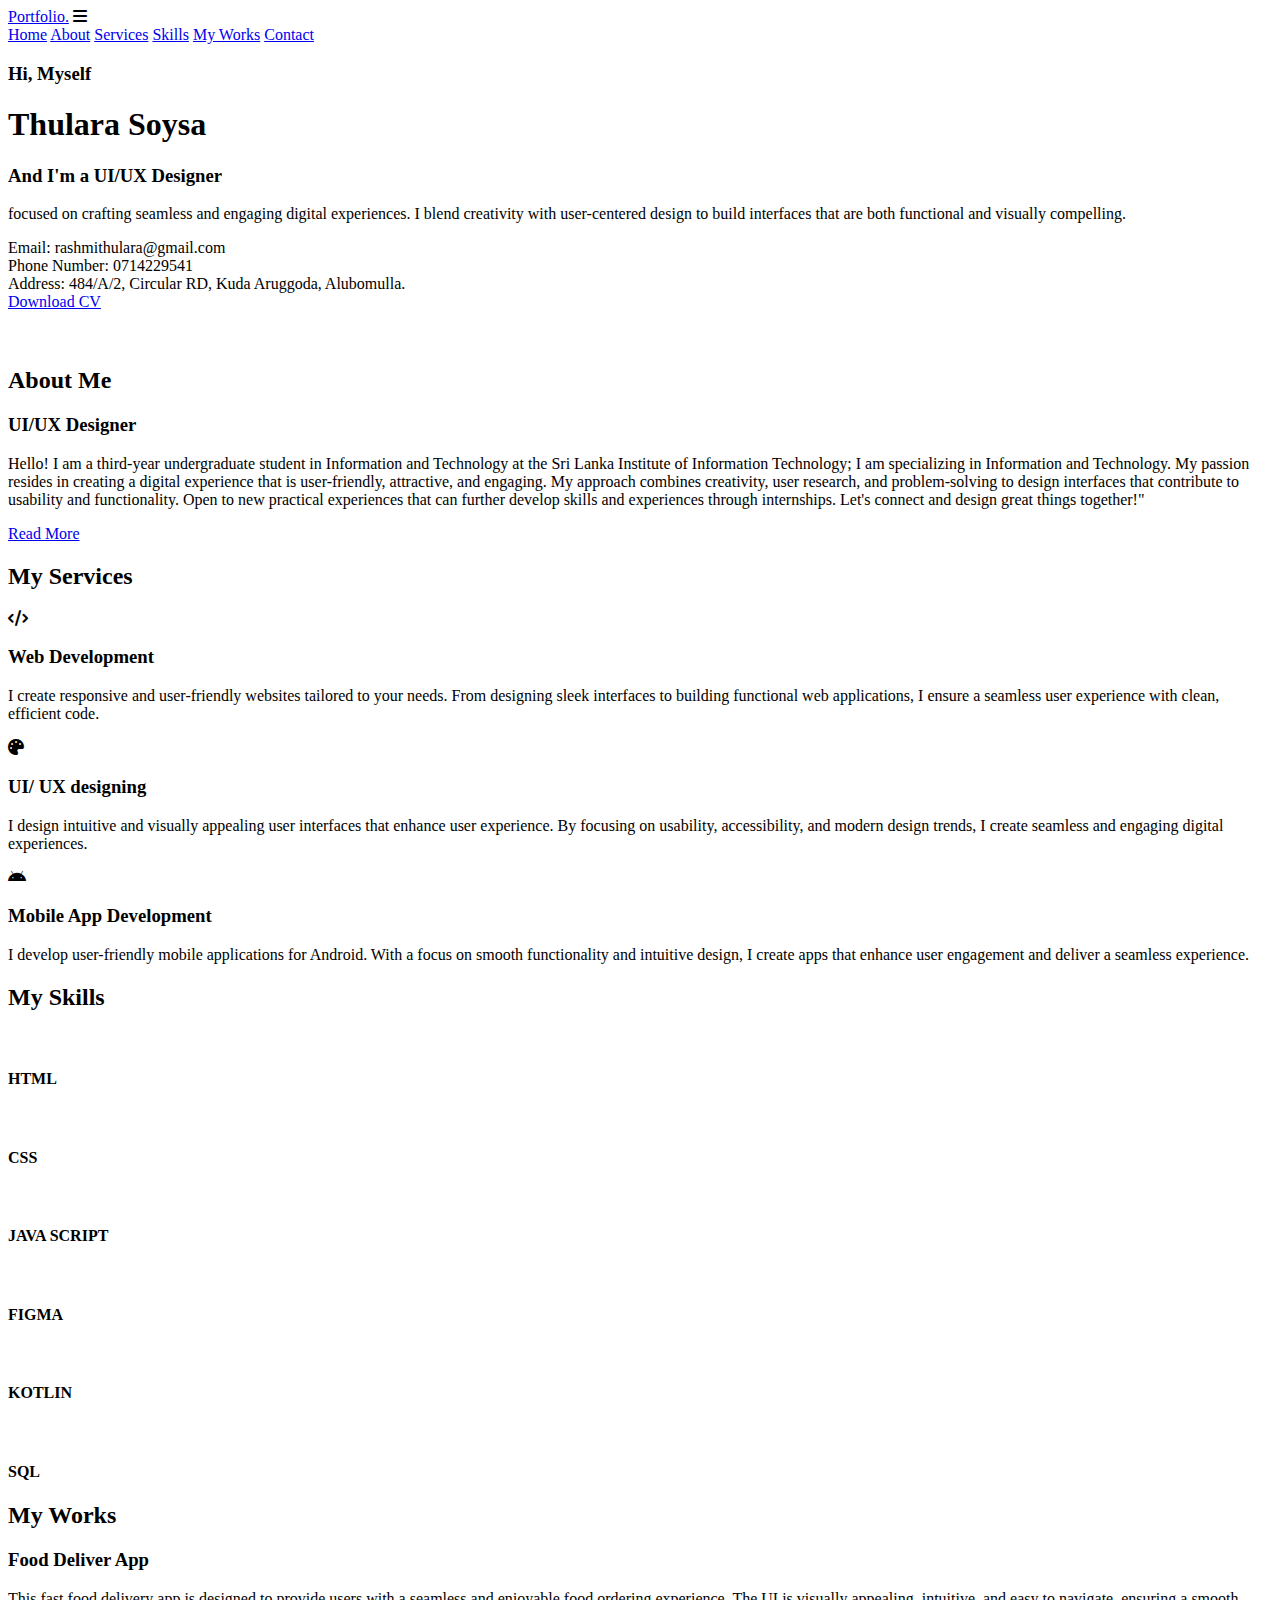
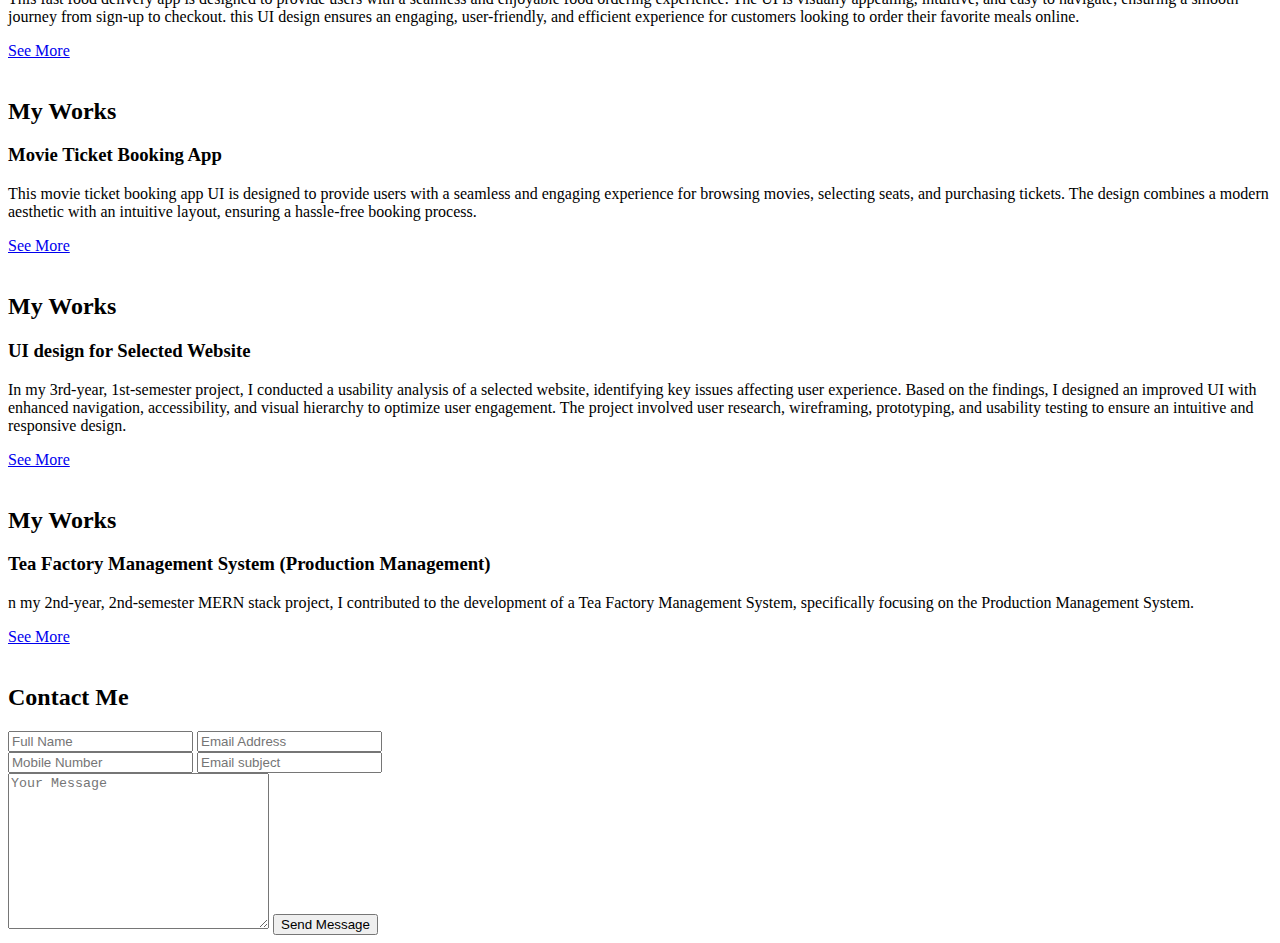
==== index.html @ 9f7c4e01 "Add files via upload" ====
<!DOCTYPE html>
<html lang="en" dir="ltr">
<head>
    <meta charset="UTF-8">
    <meta name="viewport" content="width=device-width, initial-scale=1.0">

    <!-- Font Awsome -->
    <link rel="stylesheet" href="https://cdnjs.cloudflare.com/ajax/libs/font-awesome/6.7.2/css/all.min.css" 
    integrity="sha512-Evv84Mr4kqVGRNSgIGL/F/aIDqQb7xQ2vcrdIwxfjThSH8CSR7PBEakCr51Ck+w+/U6swU2Im1vVX0SVk9ABhg==" 
    crossorigin="anonymous" referrerpolicy="no-referrer" />

    <!-- Main CSS -->
    <link rel="stylesheet" href="stylesheet.css">
    <title>Personal Portfolio</title>
</head>

<body>
    <!-- Header Design -->
    <header class="header">
        <a href="a" class="logo">Portfolio.</a>
        <i class="fa-solid fa-bars" id="menu-icon"></i>

        <nav class="navbar">
            <a href="#home">Home</a>
            <a href="#about">About</a>
            <a href="#services">Services</a>
            <a href="#skills">Skills</a>
            <a href="#myworks">My Works</a>
            <a href="#contact">Contact</a>
        </nav>
    </header>

    <!-- Home Section -->
    <section class="home" id="home">
        <div class="home-content">
            <h3>Hi, Myself</h3>
            <h1>Thulara Soysa</h1>
            <h3>And I'm a <span>UI/UX Designer</span></h3>
            <p> focused on crafting seamless and engaging digital experiences. I blend creativity with user-centered design to build interfaces that are both functional and visually compelling.</p>
            <div class="contact">
                Email: rashmithulara@gmail.com <br>
                Phone Number: 0714229541<br>
                Address: 484/A/2, Circular RD, Kuda Aruggoda, Alubomulla.
            </div>
            <a href="C:\Users\Hp\Desktop\Portfolio\my\UI-UX.pdf" download="CV" class="btn">Download CV</a> 
        </div>

        <div class="home-img">
            <img src="C:\Users\Hp\Desktop\Portfolio\my\Frame 1 (4).png" alt="">
        </div>
    </section>

    <!-- About Section -->
     <section class="about" id="about">
        <div class="about-img">
            <img src="C:\Users\Hp\Desktop\Portfolio\my\Frame 2 (1).png" alt="">
        </div>
        <div class="about-content">
            <h2 class="heading"> About <span>Me</span></h2>
            <h3>UI/UX Designer</h3>
            <p>Hello! I am a third-year undergraduate student in Information and Technology at the Sri Lanka Institute of Information Technology; I am specializing in Information and Technology. My passion resides in creating a digital experience that is user-friendly, attractive, and engaging. My approach combines creativity, user research, and problem-solving to design interfaces that contribute to usability and functionality. Open to new practical experiences that can further develop skills and experiences through internships. Let's connect and design great things together!"  </p>
            <a href="AboutMe.html" class="btn"> Read More</a>
        </div>
        
     </section>

     <!-- Service Section -->
      <section class="services" id="services">
        <h2 class="heading">My <span>Services</span></h2>

        <div class="services-container">
            <div class="services-box">
                <i class="fa-solid fa-code"></i>
                <h3>Web Development</h3>
                <p>I create responsive and user-friendly websites tailored to your needs. From designing sleek interfaces to building functional web applications, I ensure a seamless user experience with clean, efficient code.</p>
            </div>
            <div class="services-box">
                <i class="fa-solid fa-palette"></i>
                <h3>UI/ UX designing</h3>
                <p>I design intuitive and visually appealing user interfaces that enhance user experience. By focusing on usability, accessibility, and modern design trends, I create seamless and engaging digital experiences.</p>
            </div>
            <div class="services-box">
                <i class="fa-brands fa-android"></i>
                <h3>Mobile App Development</h3>
                <p>I develop user-friendly mobile applications for Android. With a focus on smooth functionality and intuitive design, I create apps that enhance user engagement and deliver a seamless experience.</p>
            </div>
        </div>
      </section>

      <!-- Skills Section -->
       <section class="skills" id="skills">
        <h2 class="heading">My <span>Skills</span></h2>
        <div class="skills-container">
            <div class="skills-box">
                <img src="C:\Users\Hp\Desktop\Portfolio\my\1677082453584.jpg" alt="">
                <div class="skills-layer">
                    <h4>HTML</h4>
                </div>
            </div>
    
            <div class="skills-box">
                <img src="C:\Users\Hp\Desktop\Portfolio\my\aprender-css.jpg" alt="">
                <div class="skills-layer">
                    <h4>CSS</h4>
                </div>
            </div>
    
            <div class="skills-box">
                <img src="C:\Users\Hp\Desktop\Portfolio\my\31231336-javascript-concept-blue-background-with-blue-text.jpg" alt="">
                <div class="skills-layer">
                    <h4>JAVA SCRIPT</h4>
                </div>
            </div>
    
            <div class="skills-box">
                <img src="C:\Users\Hp\Desktop\Portfolio\my\Figma-Image.jpg" alt="">
                <div class="skills-layer">
                    <h4>FIGMA</h4>
                </div>
            </div>
    
            <div class="skills-box">
                <img src="C:\Users\Hp\Desktop\Portfolio\my\variables_in_kotlin.jpg" alt="">
                <div class="skills-layer">
                    <h4>KOTLIN</h4>
                </div>
            </div>
    
            <div class="skills-box">
                <img src="C:\Users\Hp\Desktop\Portfolio\my\19597.jpg" alt="">
                <div class="skills-layer">
                    <h4>SQL</h4>
                </div>
            </div>
    
        </div>
       </section>

       <!-- MY Works Section -->
    <section class="myworks" id="myworks">
        <h2 class="heading">My <span>Works</span></h2>
        <div class="myworks-container">
            <div class="myworks-content">
                <h3>Food Deliver App</h3>
                <p> This fast food delivery app is designed to provide users with a seamless and enjoyable food ordering experience. The UI is visually appealing, intuitive, and easy to navigate, ensuring a smooth journey from sign-up to checkout.
                    this UI design ensures an engaging, user-friendly, and efficient experience for customers looking to order their favorite meals online.
                </p>
                <a href="FoodDelivery.html" class="btn">See More</a>
            </div>
    
            <div class="Food-app-img">
                <img src="C:\Users\Hp\Desktop\Portfolio\my\Frame 1 (6).png" alt="">
            </div>
        </div>
    </section>

    <section class="myworks2" id="myworks2">
        <h2 class="heading">My <span>Works</span></h2>
        <div class="myworks2-container">
            <div class="myworks2-content">
                <h3>Movie Ticket Booking App</h3>
                <p> This movie ticket booking app UI is designed to provide users with a seamless and engaging experience for browsing movies, selecting seats, and purchasing tickets. The design combines a modern aesthetic with an intuitive layout, ensuring a hassle-free booking process.
                </p>
                <a href="C:\Users\Hp\Desktop\Portfolio\my\Movie.html" class="btn">See More</a> 
            </div>
    
            <div class="Movie-img">
                <img src="C:\Users\Hp\Desktop\Portfolio\my\Frame 2 (2).png" alt="">
            </div>
        </div>
    </section>

    <section class="myworks3" id="myworks3">
        <h2 class="heading">My <span>Works</span></h2>
        <div class="myworks3-container">
            <div class="myworks3-content">
                <h3>UI design for Selected Website</h3>
                <p> In my 3rd-year, 1st-semester project, I conducted a usability analysis of a selected website, identifying key issues affecting user experience. Based on the findings, I designed an improved UI with enhanced navigation, accessibility, and visual hierarchy to optimize user engagement. The project involved user research, wireframing, prototyping, and usability testing to ensure an intuitive and responsive design. 
                </p>
                <a href="C:\Users\Hp\Desktop\Portfolio\my\website.html" class="btn">See More</a> 
            </div>
    
            <div class="website-img">
                <img src="C:\Users\Hp\Desktop\Portfolio\my\Frame 9.png" alt="">
            </div>
        </div>
    </section>

    <section class="myworks4" id="myworks4">
        <h2 class="heading">My <span>Works</span></h2>
        <div class="myworks4-container">
            <div class="myworks4-content">
                <h3>Tea Factory Management System (Production Management) </h3>
                <p> n my 2nd-year, 2nd-semester MERN stack project, I contributed to the development of a Tea Factory Management System, specifically focusing on the Production Management System.
                </p>
                <a href="C:\Users\Hp\Desktop\Portfolio\my\teaFactory.html" class="btn">See More</a> 
            </div>
    
            <div class="teaFactory-img">
                <img src="C:\Users\Hp\Desktop\Portfolio\my\Frame 10.png" alt="">
            </div>
        </div>
    </section>

    <!-- Contact Section -->

    <section class="contact" id="contact">
        <h2 class="heading">Contact <span>Me</span></h2>

        <form action="#">
            <div class="input-box">
                <input type="text" placeholder="Full Name">
                <input type="email" placeholder="Email Address">
            </div>

            <div class="input-box">
                <input type="number" placeholder="Mobile Number">
                <input type="text" placeholder="Email subject">
            </div>

            <textarea name="" id="" cols="30" rows="10" placeholder="Your Message"></textarea>
            <input type="submit" value="Send Message" class="btn">
        </form>
    </section>

      <!-- Main JS -->

    <script src="main.js"></script>
    
</body>
</html>
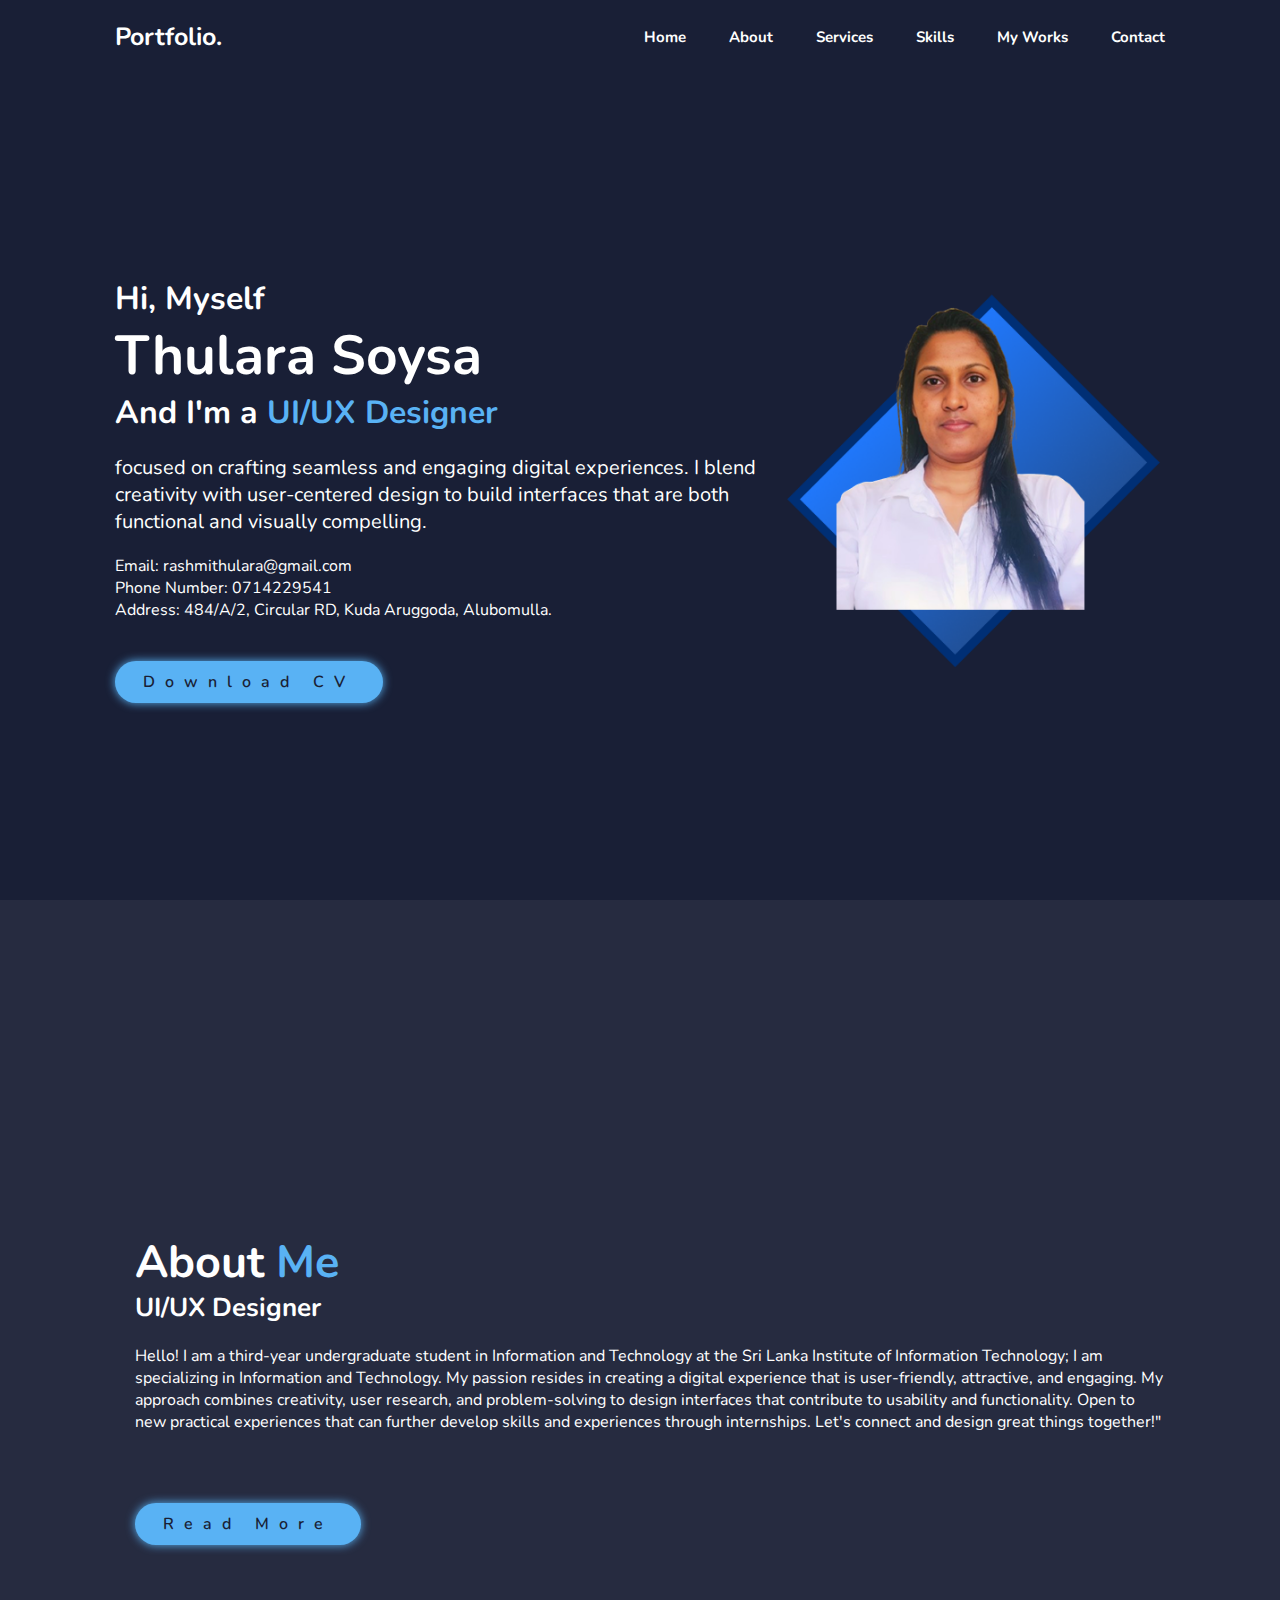
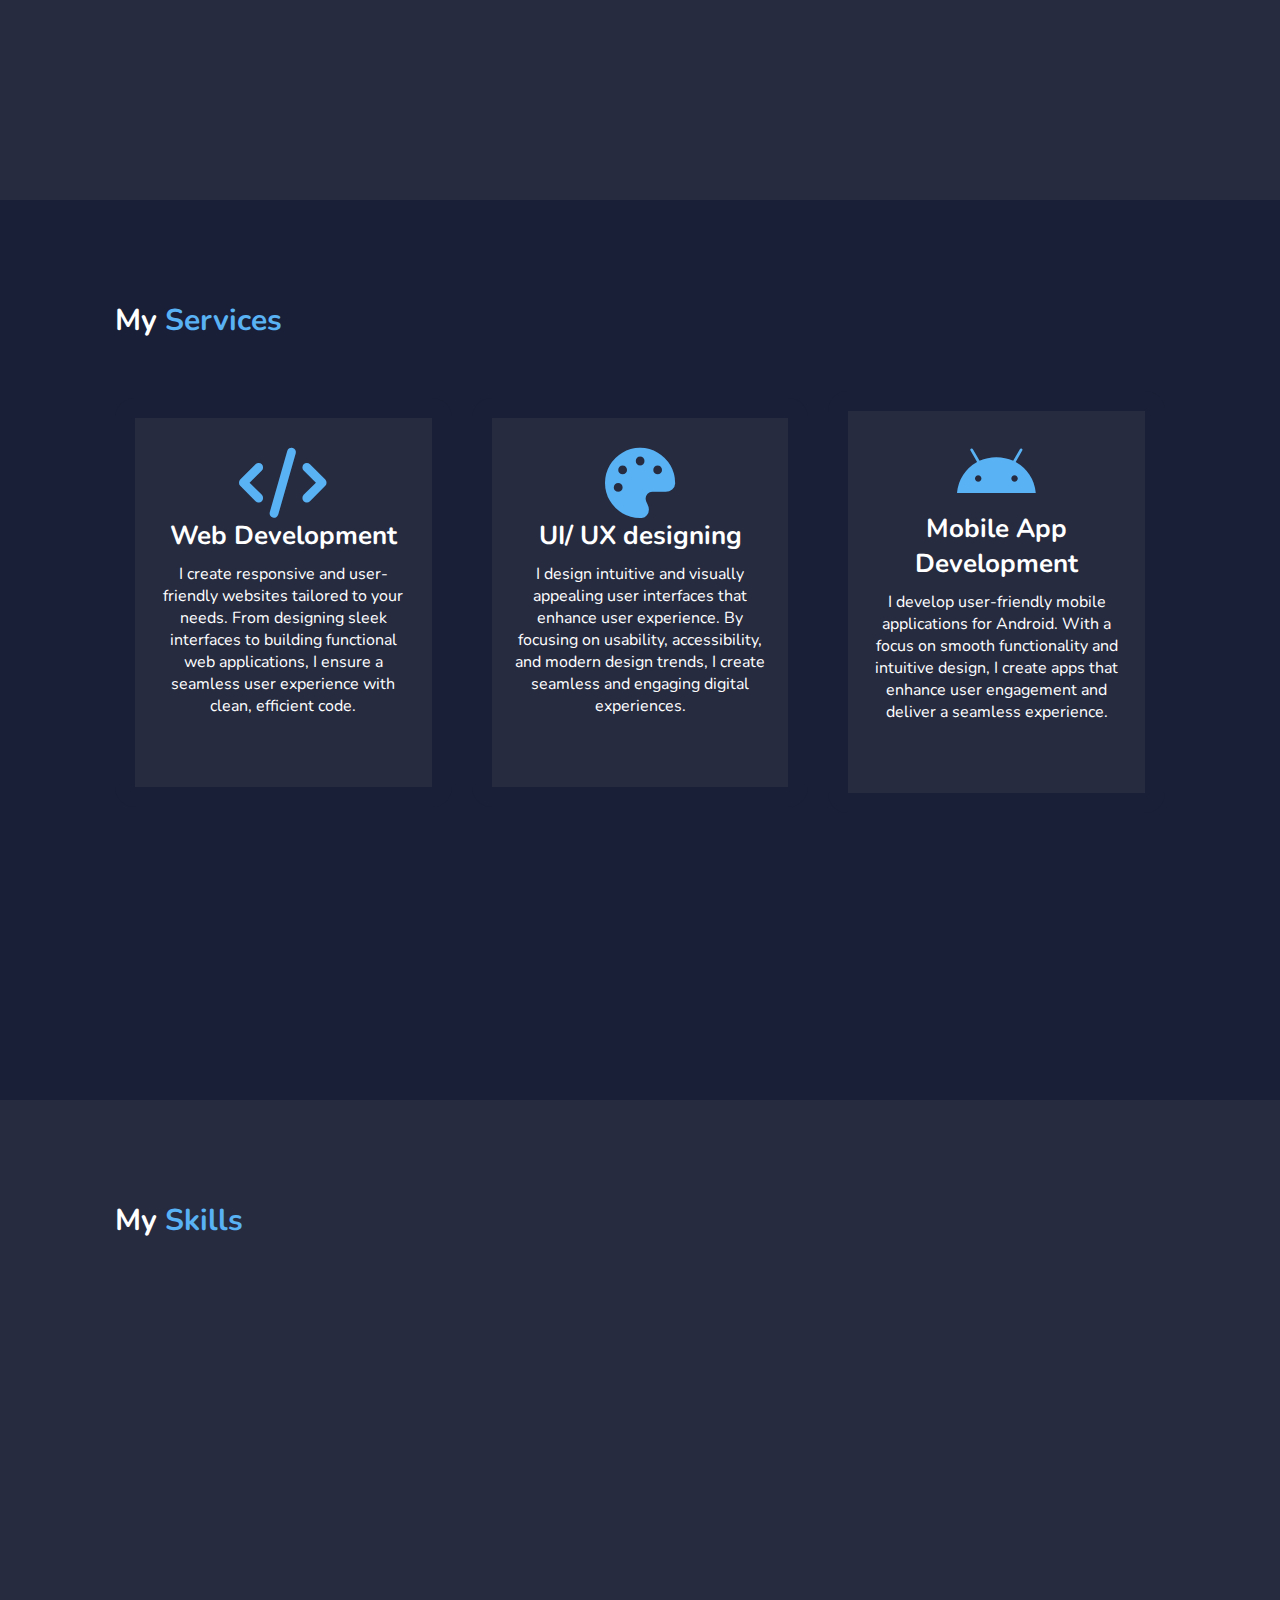
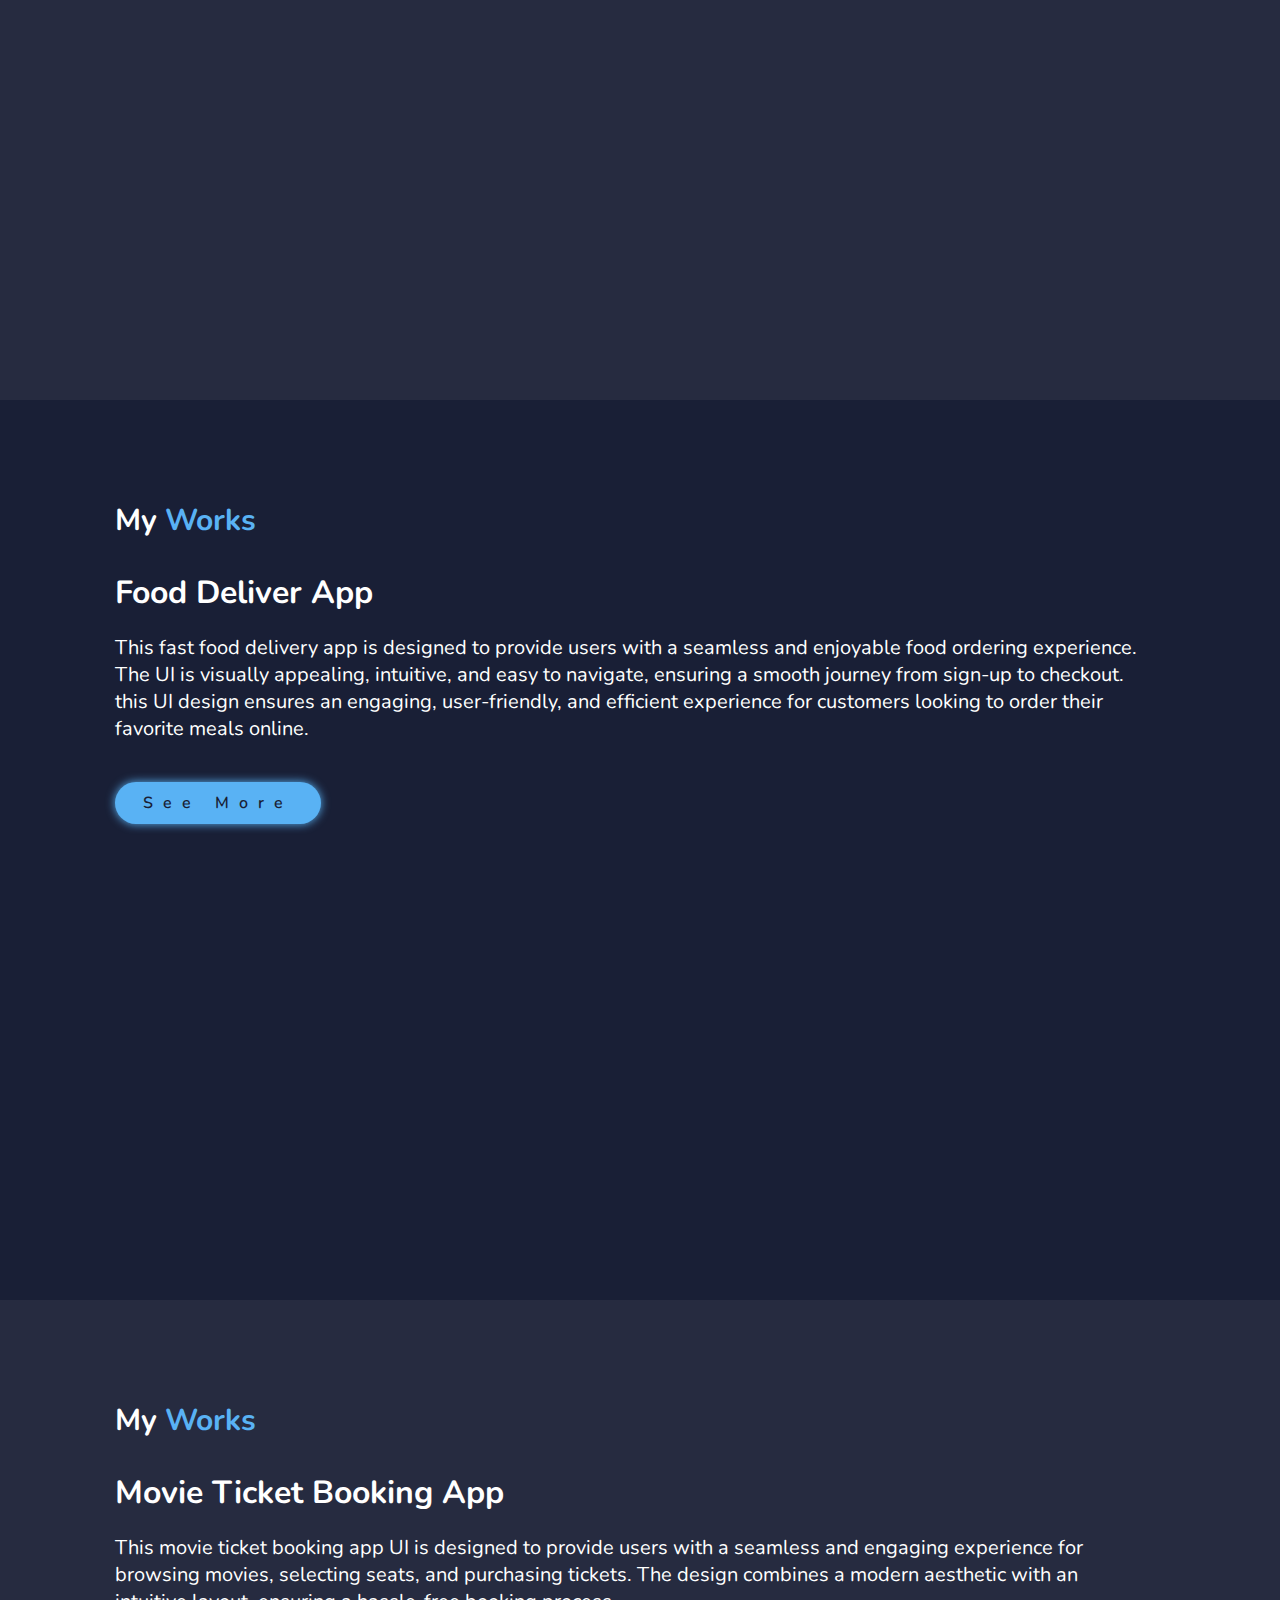
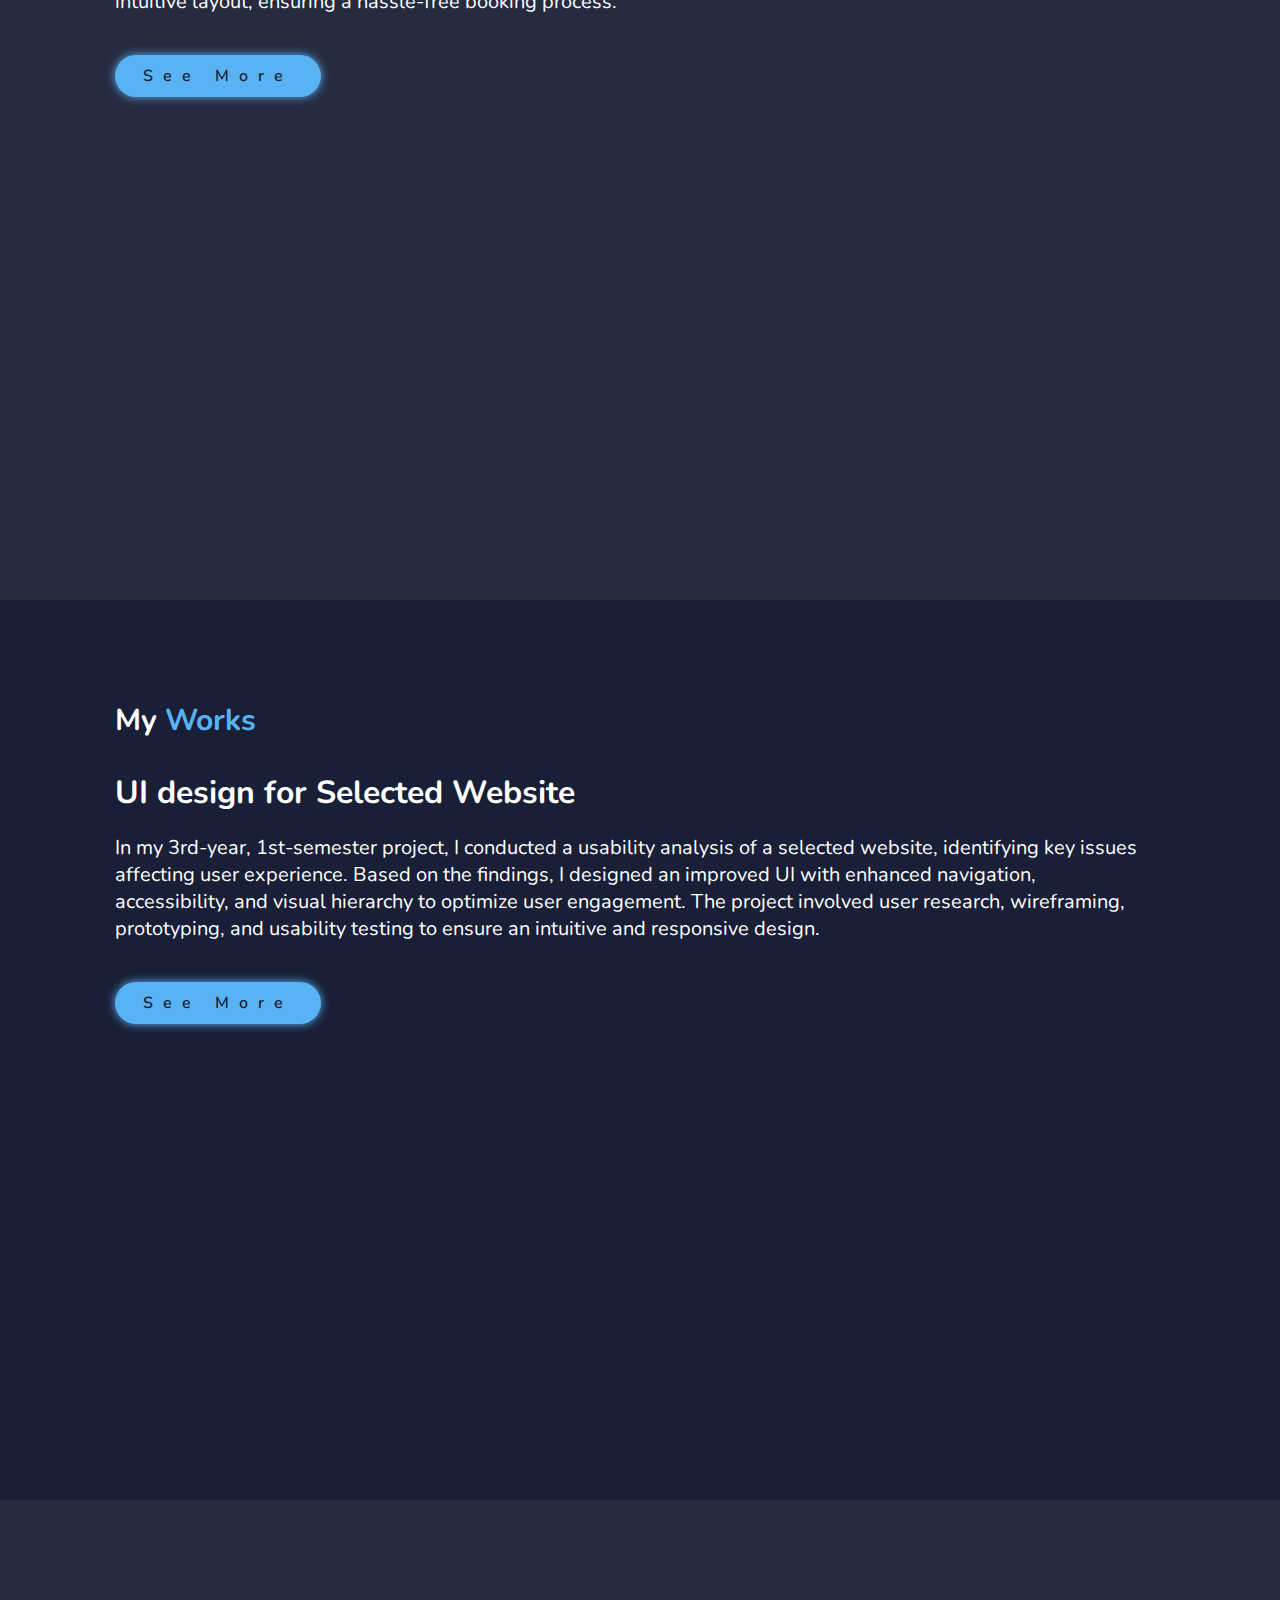
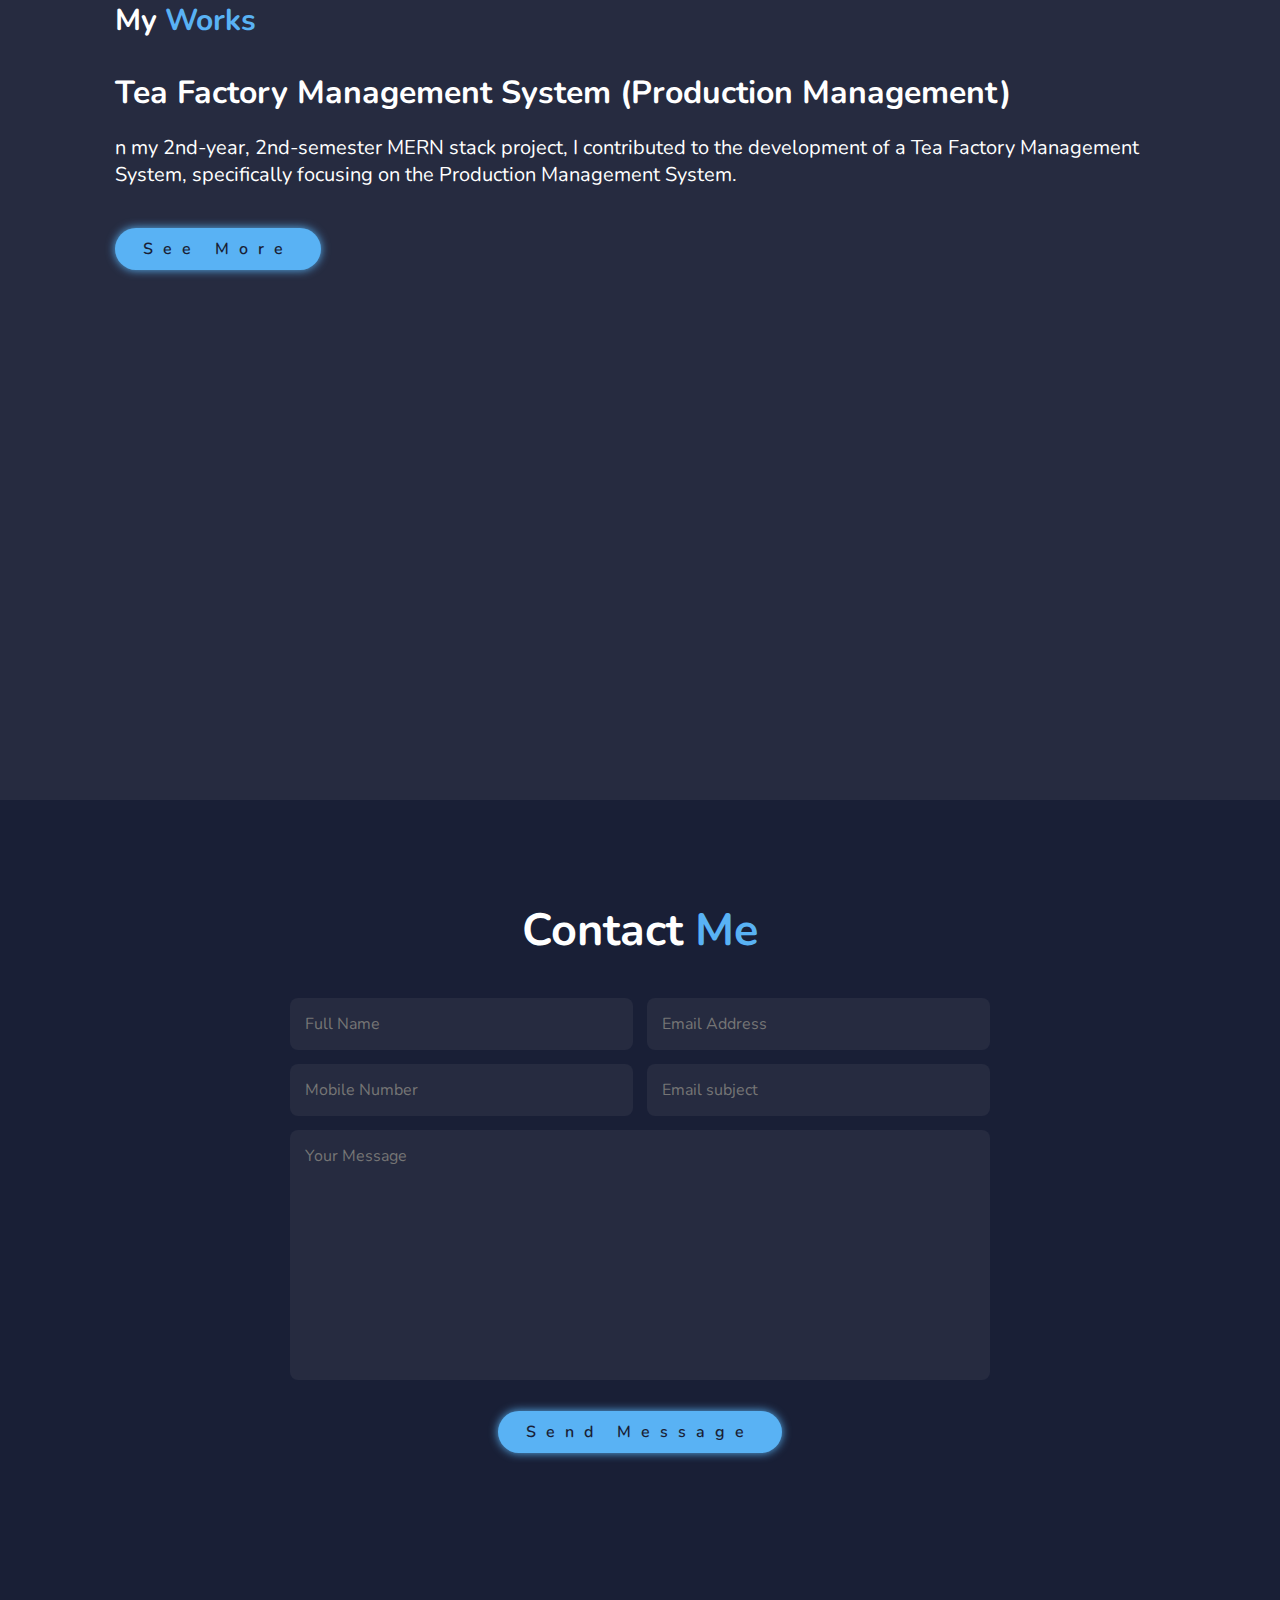
==== commit fbe2653f: "index.html" ====
--- a/index.html
+++ b/index.html
@@ -46,7 +46,7 @@
         </div>
 
         <div class="home-img">
-            <img src="C:\Users\Hp\Desktop\Portfolio\my\Frame 1 (4).png" alt="">
+            <img src="Frame 1 (4).png" alt="">
         </div>
     </section>
 
@@ -228,4 +228,4 @@
     <script src="main.js"></script>
     
 </body>
-</html>+</html>
--- a/stylesheet.css
+++ b/stylesheet.css
@@ -0,0 +1,580 @@
+@import url('https://fonts.googleapis.com/css2?family=Nunito&display=swap');
+
+*{
+    margin: 0;
+    padding: 0;
+    box-sizing: border-box;
+    text-decoration: none;
+    border: none;
+    outline: none;
+    scroll-behavior: smooth;
+    font-family: 'Nunito', sans-serif;
+}
+
+:root {
+    --bg-color:#191f36;
+    --snd-bf-color:#262B40;
+    --text-color: #fff;
+    --main-color:#59B2F4;
+}
+
+html{
+    font-size: 62.5%;
+    overflow-x: hidden;
+}
+
+body{
+    background: var(--bg-color);
+    color: var(--text-color);
+}
+
+section{
+    min-height: 100vh;
+    padding: 10rem 9% 2rem;
+}
+
+.header{
+    position: fixed;
+    top: 0;
+    left: 0;
+    width: 100%;
+    padding: 2rem 9%;
+    background: var(--bg-color);
+    display: flex;
+    justify-content: space-between;
+    align-items: center;
+    z-index: 100;
+}
+
+.logo{
+    font-size: 2.5rem;
+    color: var(--text-color);
+    font-weight: 700;
+    cursor: default;
+}
+
+.navbar a{
+    font-size: 1.5rem;
+    color: var(--text-color);
+    margin-left: 4rem;
+    font-weight: 700;
+}
+
+.navbar a:hover,
+.navbar a.active {
+    color: var(--main-color);
+}
+
+#menu-icon{
+    font-size: 3.6rem;
+    color: var(--text-color);
+    display: none;
+}
+
+.home{
+    display: flex;
+    justify-content: center;
+    align-items: center;
+}
+
+.home-content h3 {
+    font-size: 3.2rem;
+    font-weight: 700;
+}
+
+.home-content h3 :nth-of-type(2) {
+    margin-bottom: 2rem;
+}
+
+span{
+    color: var(--main-color);
+}
+
+.home-content h1 {
+    font-size: 5.5rem;
+    font-weight: 700;
+    line-height: 1.3;
+}
+
+.home-img img{
+    width: 30vw;
+    margin-left: 2rem;
+}
+
+/*@keyframes floatImage {
+    0% {
+        transform: translateY(0);
+    }
+    50%{
+        transform: translateY(-2.4rem);
+    }
+    100%{
+        transform: translateY(0);
+    }
+}*/
+
+.home-content p {
+    font-size: 2rem;
+    margin-top: 2rem;
+}
+
+.home-content .contact{
+    font-size: 1.6rem;
+    margin-top: 2rem;
+}
+
+.btn {
+    display: inline-block;
+    padding: 1rem 2.8rem;
+    background: var(--main-color);
+    border-radius: 4rem;
+    box-shadow: 0 0 1rem var(--main-color);
+    font-size: 1.6rem;
+    color: var(--bg-color);
+    letter-spacing: 1rem;
+    font-weight: 600;
+    transition: .5s ease;
+    margin-top: 4rem;
+}
+
+.btn:hover{
+    box-shadow: none;
+}
+
+.about {
+    display: flex;
+    justify-content: center;
+    align-items: center;
+    gap: 2rem;
+    background: var(--snd-bf-color);
+}
+
+.about-img img{
+    width: 30vw;
+}
+
+.heading{
+    text-align: center;
+    font-size: 4.5rem;
+}
+
+.about-content h2 {
+    text-align: left;
+    line-height: 1.2;
+}
+
+.about-content h3{
+    font-size: 2.6rem;
+}
+
+.about-content p {
+    font-size: 1.6rem;
+    margin: 2rem 0 3rem;
+}
+
+.services .heading {
+    font-size: 3rem;
+    text-align: left;
+}
+
+.services h2{
+    margin-bottom: 5rem;
+}
+
+.services-container{
+    display: flex;
+    justify-content: center;
+    align-items: center;
+    flex-wrap: wrap;
+    gap: 2rem;
+}
+
+.services-container .services-box {
+    flex: 1 1 30rem;
+    background: var(--snd-bf-color);
+    padding: 3rem 2rem 4rem;
+    border-radius: 2rem;
+    text-align: center;
+    border: 2rem solid var(--bg-color);
+    transition: .5s ease;
+}
+
+.services-container .services-box:hover {
+    border-color: var(--main-color);
+    transform: scale(1.02);
+}
+
+.services-box i {
+    font-size: 7rem;
+    color: var(--main-color);
+}
+
+.services-box h3 {
+    font-size: 2.6rem;
+}
+
+.services-box p {
+    font-size: 1.6rem;
+    margin: 1rem 0 3rem;
+}
+
+.skills{
+    background: var(--snd-bf-color);
+}
+
+.skills h2 {
+    margin-bottom: 3rem;
+    text-align: left;
+    font-size: 3rem;
+}
+
+.skills-container{
+    display: grid;
+    grid-template-columns: repeat(3, 1fr);
+    align-items: center;
+    gap: 2.5rem;
+}
+
+.skills-container .skills-box{
+    position: relative;
+    border-radius: 2rem;
+    box-shadow: 0 0 1rem var(--bg-color);
+    overflow: hidden;
+    display: flex;
+}
+
+.skills-box img{
+    width: 100%;
+    
+    transition: .5s ease;
+    opacity: 0.7;
+}
+
+.skills-box:hover img{
+    transform: scale(1.1);
+}
+
+.skills-box .skills-layer {
+    position: absolute;
+    bottom: 0;
+    left: 0;
+    width: 100%;
+    height: 100%;
+    background: linear-gradient(rgba(0,0,0,0.1), var(--main-color));
+    display: flex;
+    justify-content: center;
+    align-items: center;
+    flex-direction: column;
+    text-align: center;
+    padding: 0 4rem;
+    transform: translateY(100%);
+    transition: .5 ease;
+}
+
+.skills-box:hover .skills-layer {
+    transform: translateY(0);
+}
+
+.skills-layer h4 {
+    font-size: 3rem;
+}
+
+.skills-layer a {
+    display: inline-flex;
+    justify-content: center;
+    align-items: center;
+    width: 5rem;
+    height: 5rem;
+    background: var(--text-color);
+    border-radius: 50%;
+}
+
+.myworks .heading {
+    margin-bottom: 3rem;
+    text-align: left;
+    font-size: 3rem;
+}
+
+.myworks-container{
+    display: flex;
+    justify-content: center;
+    align-items: center;
+}
+
+.myworks-content h3 {
+    font-size: 3.2rem;
+    font-weight: 700;
+}
+
+.myworks-content h3 :nth-of-type(2) {
+    margin-bottom: 2rem;
+}
+
+.Food-app-img img{
+    width: 30vw;
+    margin-left: 2rem;
+}
+
+.myworks-content p {
+    font-size: 2rem;
+    margin-top: 2rem;
+}
+
+.myworks2{
+    background: var(--snd-bf-color);
+}
+
+.myworks2 .heading {
+    margin-bottom: 3rem;
+    text-align: left;
+    font-size: 3rem;
+}
+
+.myworks2-container{
+    display: flex;
+    justify-content: center;
+    align-items: center;
+}
+
+.myworks2-content h3 {
+    font-size: 3.2rem;
+    font-weight: 700;
+}
+.myworks2-content h3 :nth-of-type(2) {
+    margin-bottom: 2rem;
+}
+
+.Movie-img img{
+    width: 30vw;
+    margin-left: 2rem;
+}
+
+.myworks2-content p {
+    font-size: 2rem;
+    margin-top: 2rem;
+}
+
+
+.myworks3 .heading {
+    margin-bottom: 3rem;
+    text-align: left;
+    font-size: 3rem;
+}
+
+.myworks3-container{
+    display: flex;
+    justify-content: center;
+    align-items: center;
+}
+
+.myworks3-content h3 {
+    font-size: 3.2rem;
+    font-weight: 700;
+}
+
+.myworks3-content h3 :nth-of-type(2) {
+    margin-bottom: 2rem;
+}
+
+.website-img img{
+    width: 30vw;
+    margin-left: 2rem;
+}
+
+.myworks3-content p {
+    font-size: 2rem;
+    margin-top: 2rem;
+}
+
+.myworks4{
+    background: var(--snd-bf-color);
+}
+
+.myworks4 .heading {
+    margin-bottom: 3rem;
+    text-align: left;
+    font-size: 3rem;
+}
+
+.myworks4-container{
+    display: flex;
+    justify-content: center;
+    align-items: center;
+}
+
+.myworks4-content h3 {
+    font-size: 3.2rem;
+    font-weight: 700;
+}
+.myworks4-content h3 :nth-of-type(2) {
+    margin-bottom: 2rem;
+}
+
+.teaFactory-img img{
+    width: 40vw;
+    margin-left: 2rem;
+}
+
+.myworks4-content p {
+    font-size: 2rem;
+    margin-top: 2rem;
+}
+
+.contact h2{
+    margin-bottom: 3rem;
+}
+
+.contact form {
+    max-width: 70rem;
+    margin: 1rem auto;
+    text-align: center;
+    margin-bottom: 3rem;
+}
+
+.contact form .input-box {
+    display: flex;
+    justify-content: space-between;
+    flex-wrap: wrap;
+}
+
+.contact form .input-box input,
+.contact form textarea {
+    width: 100%;
+    padding: 1.5rem;
+    font-size: 1.6rem;
+    color: var(--text-color);
+    background: var(--snd-bf-color);
+    border-radius: .8rem;
+    margin: .7rem 0;
+}
+
+.contact form .input-box input{
+    width: 49%;
+}
+
+.contact form textarea{
+    resize: none;
+}
+.contact form .btn{
+    margin-top: 2rem;
+    cursor: pointer;
+}
+
+/* Breakpoint */
+
+@media (max-width:1200px){
+    html {
+        font-size: 55%;
+    }
+}
+
+@media (max-width: 991px){
+    .header {
+        padding: 2rem 3%;
+    }
+    section{
+        padding: 10rem 3%;
+    }
+    .services{
+        padding: 7rem;
+    }
+    .skills{
+        padding-bottom: 7rem;
+    }
+
+    .contact{
+        min-height: auto;
+    }
+}
+
+@media (max-width: 768px) {
+    #menu-icon{
+        display: block;
+    }
+
+    .home {
+        flex-direction: column;
+    }
+
+    .home-content h3 {
+        font-size: 2.6rem;
+    }
+
+    .home-content h1{
+        font-size: 5rem;
+    }
+
+    .home-content{
+        order: 2;
+    }
+
+    .home-img img{
+        width: 100nw;
+        margin-top: 4rem;
+    }
+
+    .about{
+        flex-direction: column;
+    }
+
+    .about-img img{
+        width: 100nw;
+        margin-top: 4rem;
+    }
+
+    .services h2{
+        margin-bottom: 3rem;
+    }
+
+    .skills h2{
+        margin-bottom: 3rem;
+    }
+
+    .skills-container{
+        grid-template-columns: repeat(2, 1fr);
+    }
+
+    .myworks{
+        flex-direction: column;
+    }
+
+    .Food-app-img img{
+        width: 90nw;
+        margin-top: 4rem;
+    }
+
+    .myworks2{
+        flex-direction: column;
+    }
+
+    .Movie-img img{
+        width: 90nw;
+        margin-top: 4rem;
+    }
+}
+
+@media (max-width: 617){
+    .skills-container {
+        grid-template-columns: 1fr;
+    }
+
+    .home-img img {
+        width: 90nw;
+        margin-top: 8rem;
+    }
+
+    .about-img img{
+        width: 110nw;
+        margin-top: 4rem;
+    }
+}
+
+@media (max-width: 450){
+    html{
+        font-size: 50%;
+    }
+
+    .contact form .input-box input{
+        width: 100%
+    }
+}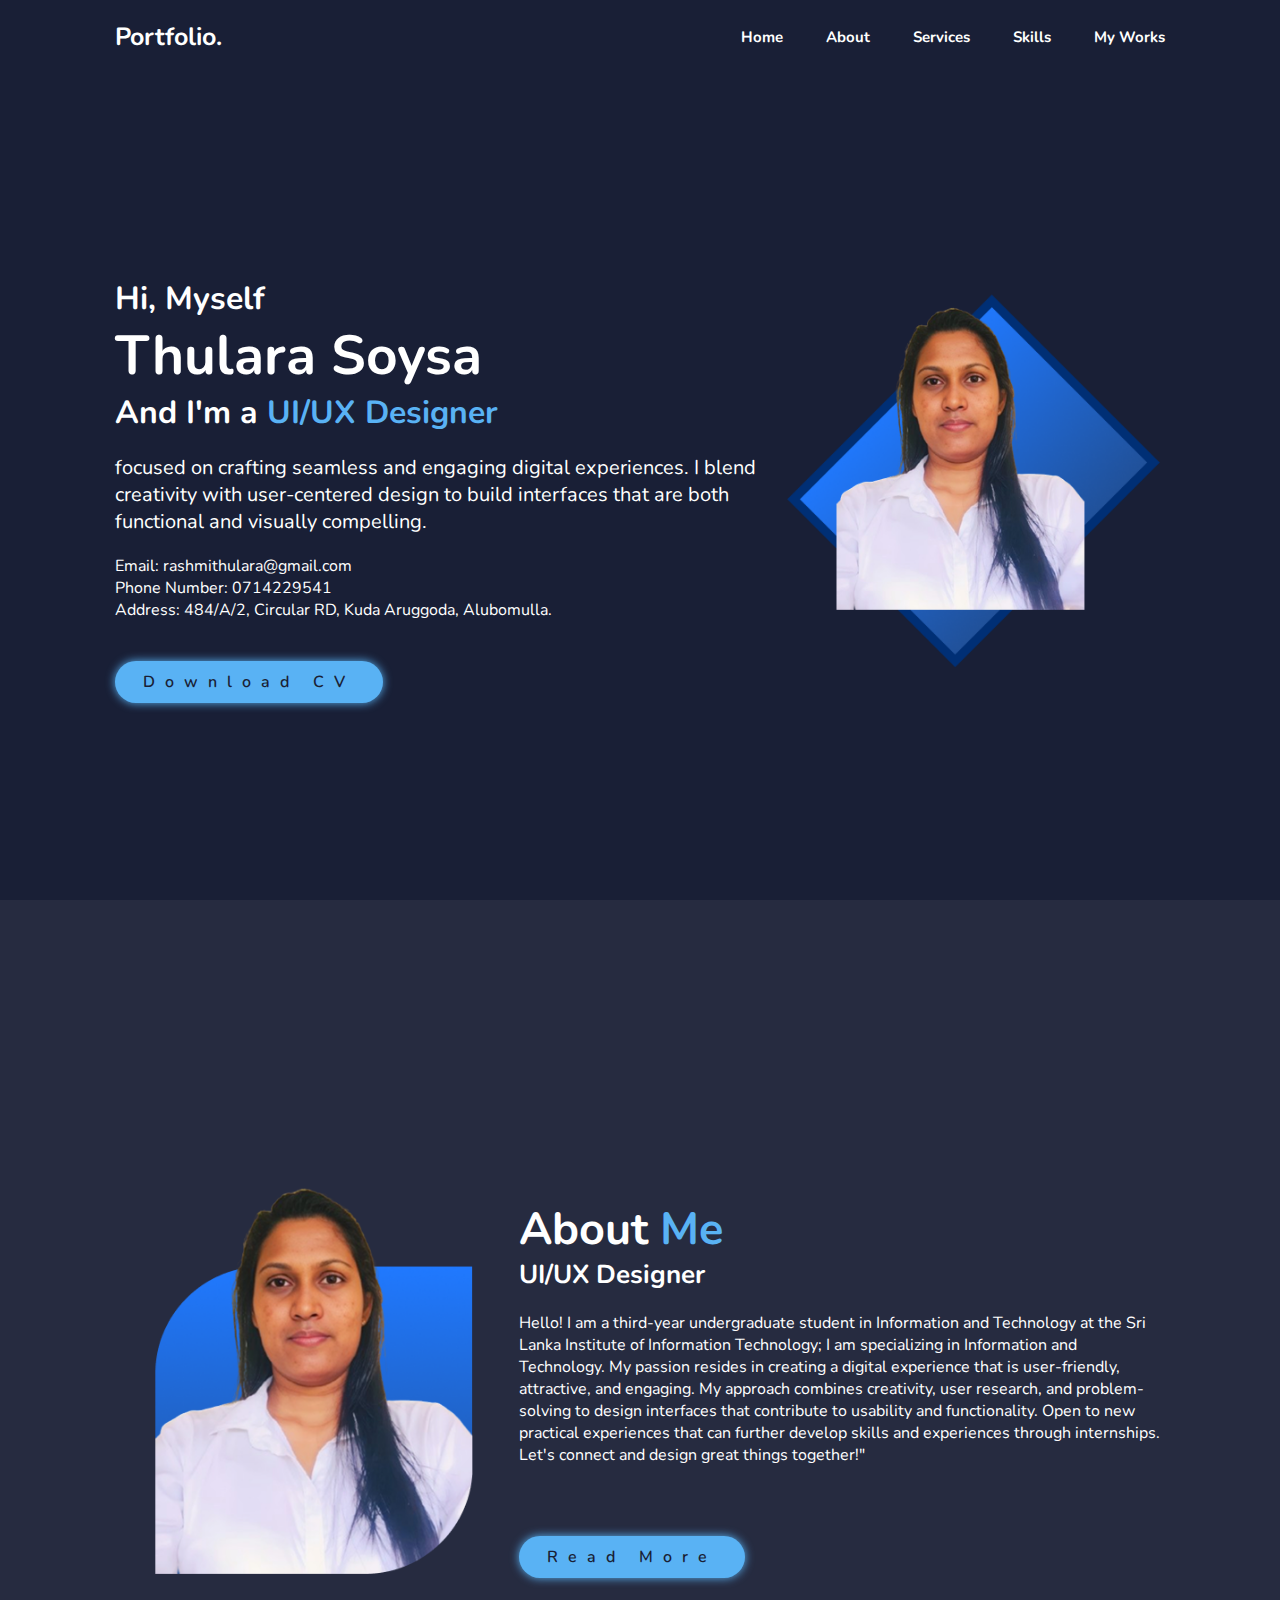
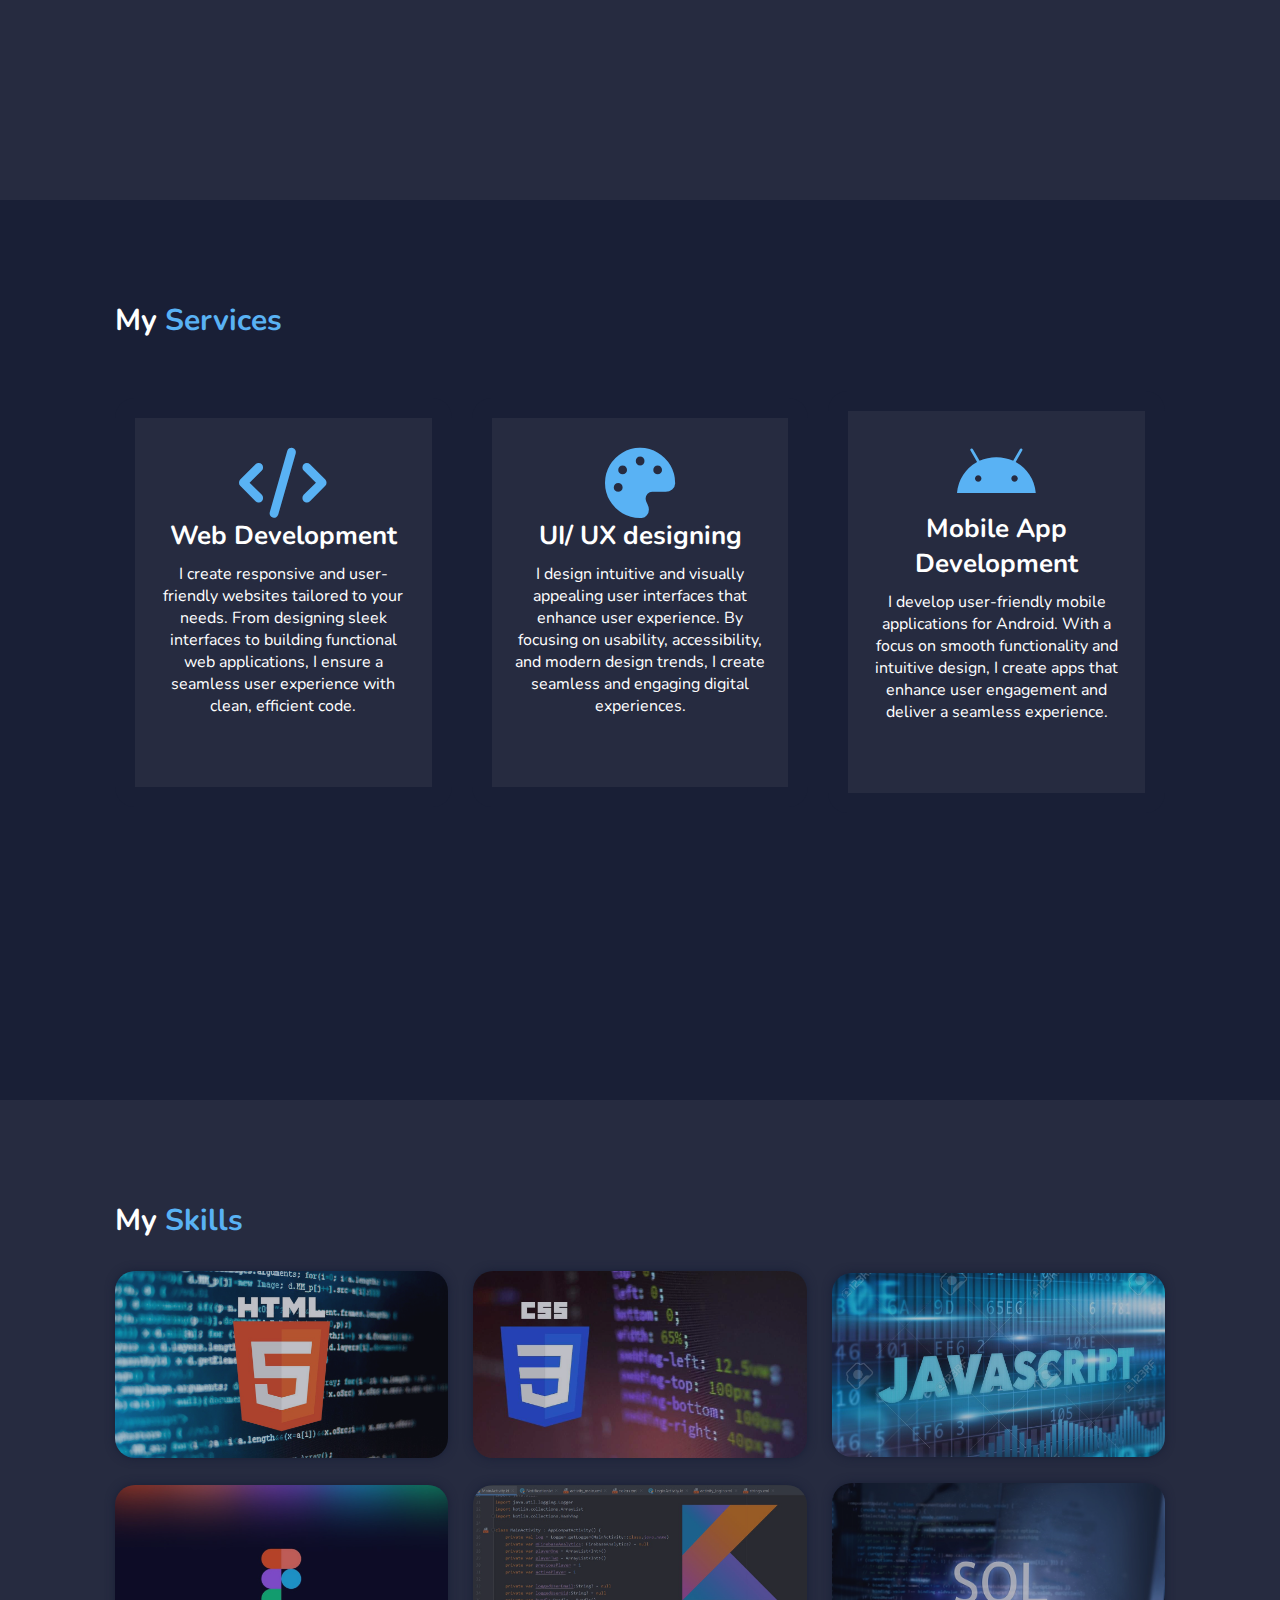
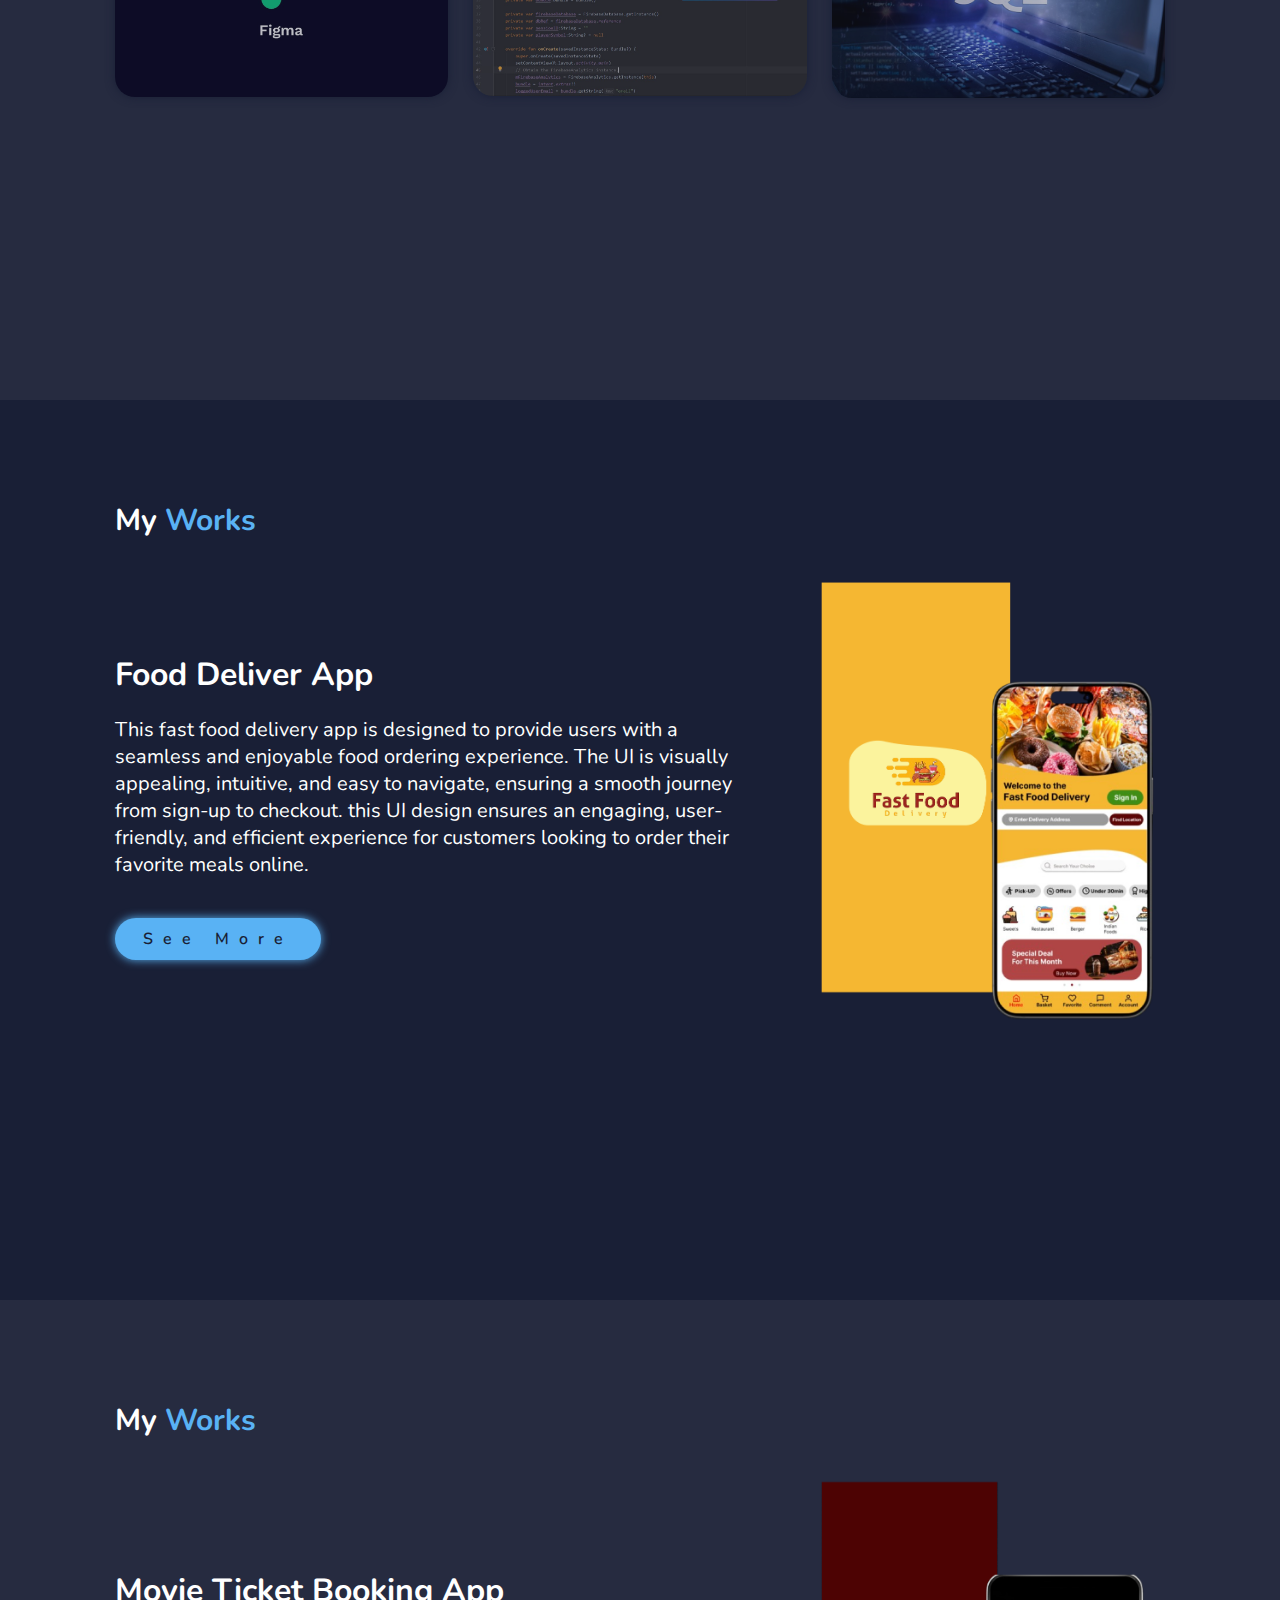
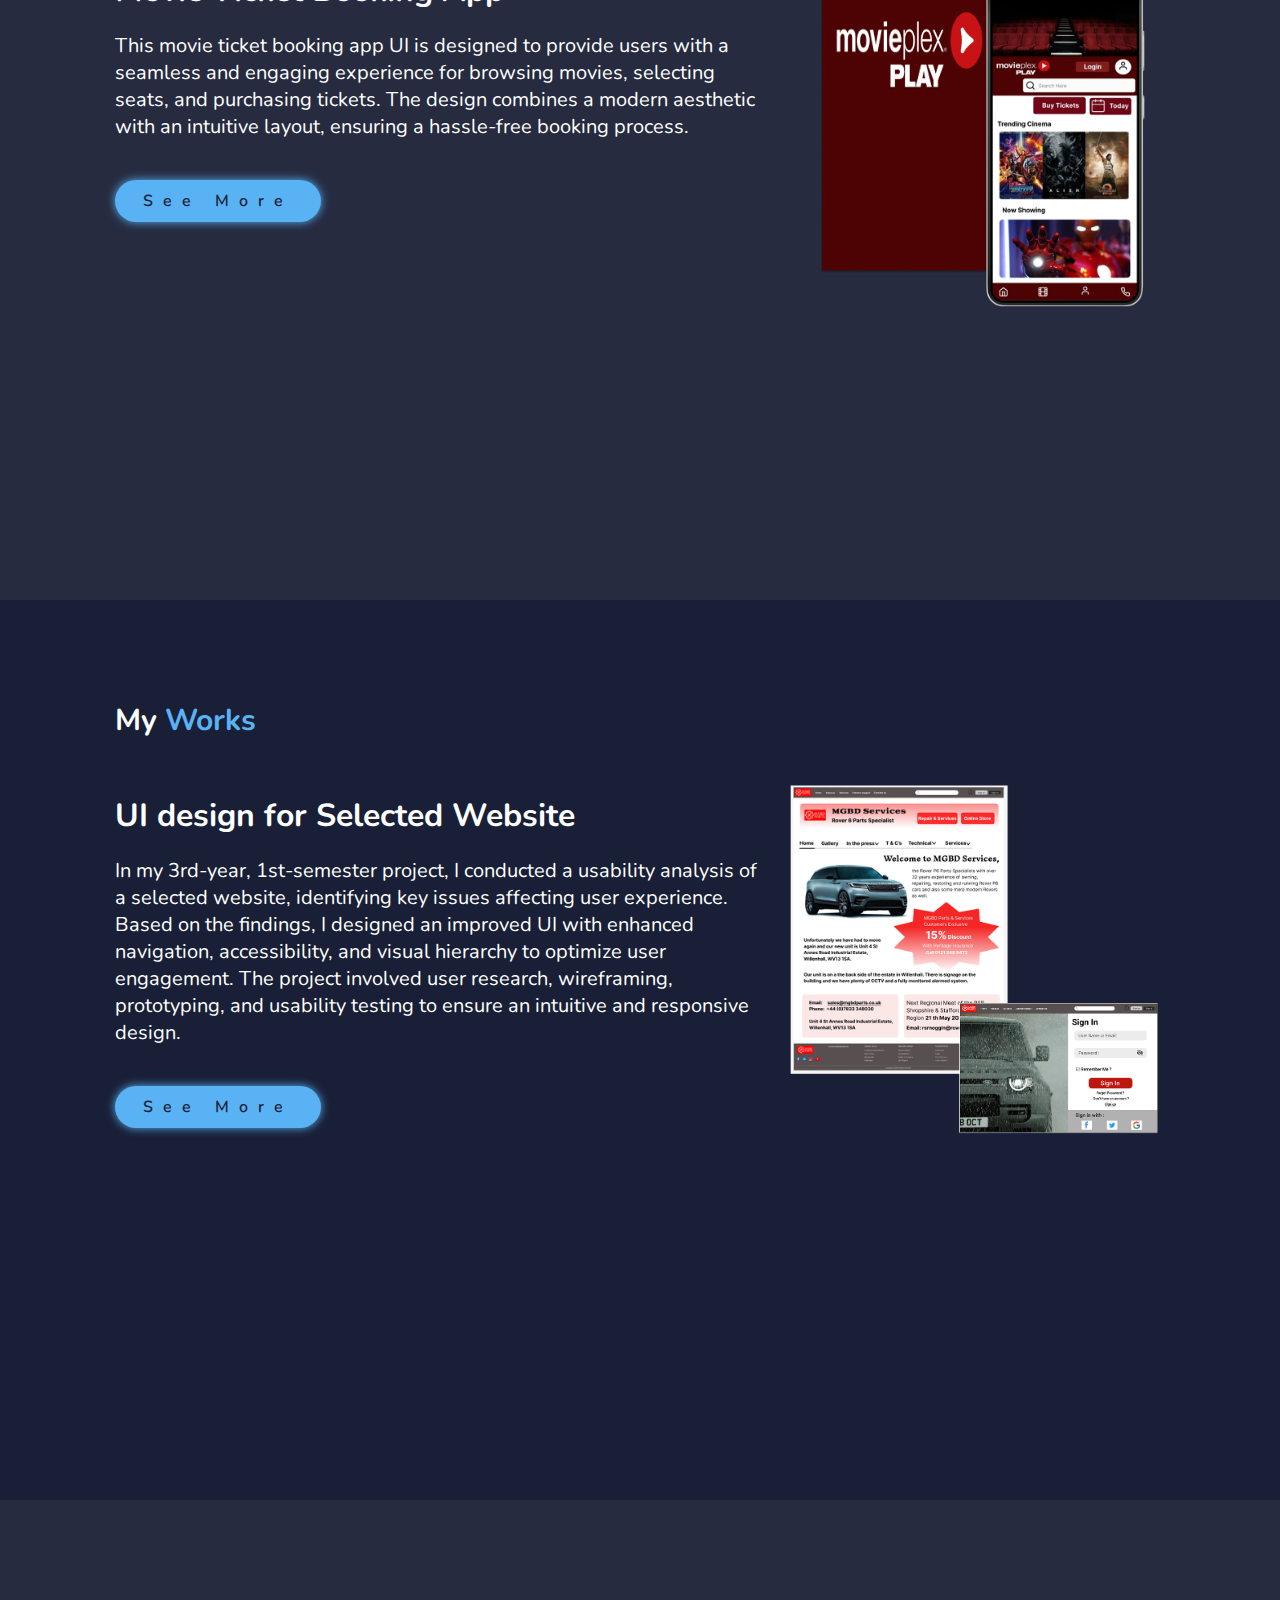
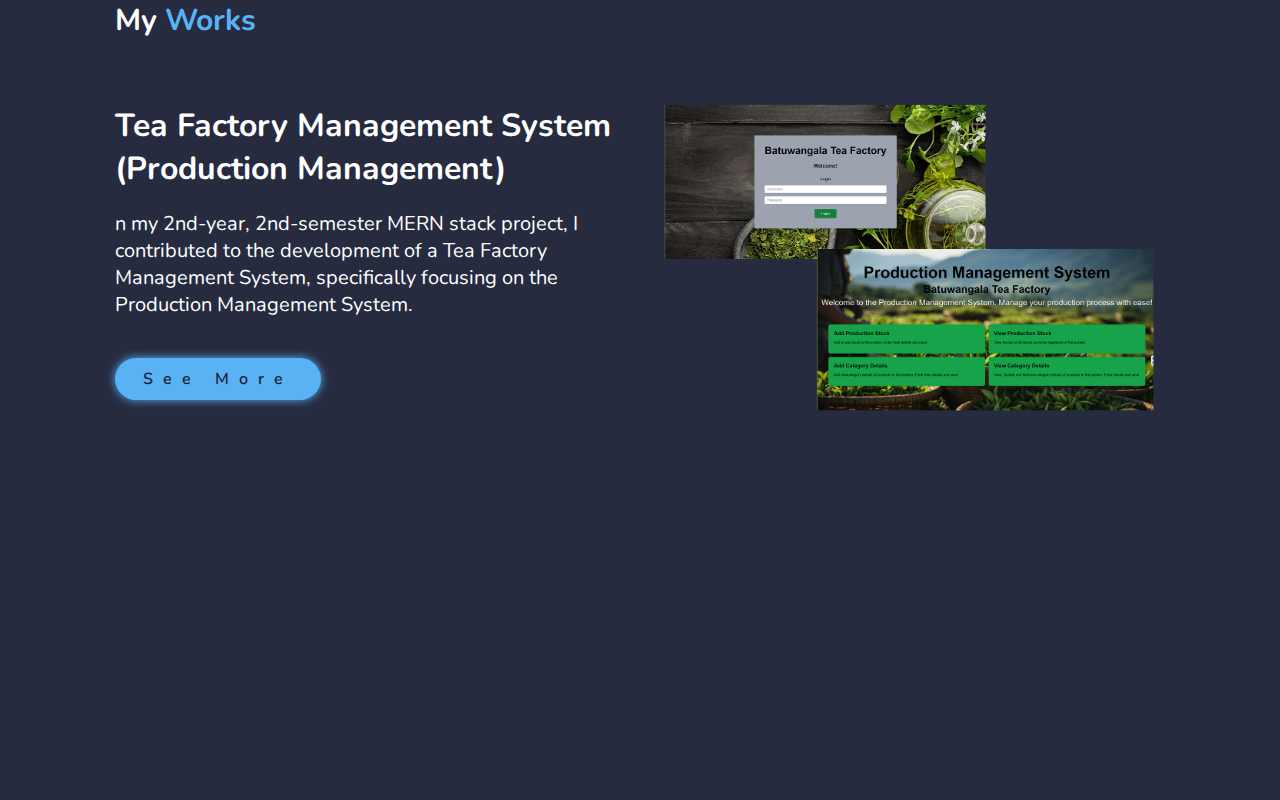
==== commit 2537ae02: "index.html" ====
--- a/index.html
+++ b/index.html
@@ -26,7 +26,6 @@
             <a href="#services">Services</a>
             <a href="#skills">Skills</a>
             <a href="#myworks">My Works</a>
-            <a href="#contact">Contact</a>
         </nav>
     </header>
 
@@ -42,7 +41,7 @@
                 Phone Number: 0714229541<br>
                 Address: 484/A/2, Circular RD, Kuda Aruggoda, Alubomulla.
             </div>
-            <a href="C:\Users\Hp\Desktop\Portfolio\my\UI-UX.pdf" download="CV" class="btn">Download CV</a> 
+            <a href="UI-UX.pdf" download="CV" class="btn">Download CV</a> 
         </div>
 
         <div class="home-img">
@@ -53,7 +52,7 @@
     <!-- About Section -->
      <section class="about" id="about">
         <div class="about-img">
-            <img src="C:\Users\Hp\Desktop\Portfolio\my\Frame 2 (1).png" alt="">
+            <img src="Frame 2 (1).png" alt="">
         </div>
         <div class="about-content">
             <h2 class="heading"> About <span>Me</span></h2>
@@ -92,42 +91,42 @@
         <h2 class="heading">My <span>Skills</span></h2>
         <div class="skills-container">
             <div class="skills-box">
-                <img src="C:\Users\Hp\Desktop\Portfolio\my\1677082453584.jpg" alt="">
+                <img src="1677082453584.jpg" alt="">
                 <div class="skills-layer">
                     <h4>HTML</h4>
                 </div>
             </div>
     
             <div class="skills-box">
-                <img src="C:\Users\Hp\Desktop\Portfolio\my\aprender-css.jpg" alt="">
+                <img src="aprender-css.jpg" alt="">
                 <div class="skills-layer">
                     <h4>CSS</h4>
                 </div>
             </div>
     
             <div class="skills-box">
-                <img src="C:\Users\Hp\Desktop\Portfolio\my\31231336-javascript-concept-blue-background-with-blue-text.jpg" alt="">
+                <img src="31231336-javascript-concept-blue-background-with-blue-text.jpg" alt="">
                 <div class="skills-layer">
                     <h4>JAVA SCRIPT</h4>
                 </div>
             </div>
     
             <div class="skills-box">
-                <img src="C:\Users\Hp\Desktop\Portfolio\my\Figma-Image.jpg" alt="">
+                <img src="Figma-Image.jpg" alt="">
                 <div class="skills-layer">
                     <h4>FIGMA</h4>
                 </div>
             </div>
     
             <div class="skills-box">
-                <img src="C:\Users\Hp\Desktop\Portfolio\my\variables_in_kotlin.jpg" alt="">
+                <img src="variables_in_kotlin.jpg" alt="">
                 <div class="skills-layer">
                     <h4>KOTLIN</h4>
                 </div>
             </div>
     
             <div class="skills-box">
-                <img src="C:\Users\Hp\Desktop\Portfolio\my\19597.jpg" alt="">
+                <img src="19597.jpg" alt="">
                 <div class="skills-layer">
                     <h4>SQL</h4>
                 </div>
@@ -149,7 +148,7 @@
             </div>
     
             <div class="Food-app-img">
-                <img src="C:\Users\Hp\Desktop\Portfolio\my\Frame 1 (6).png" alt="">
+                <img src="Frame 1 (6).png" alt="">
             </div>
         </div>
     </section>
@@ -165,7 +164,7 @@
             </div>
     
             <div class="Movie-img">
-                <img src="C:\Users\Hp\Desktop\Portfolio\my\Frame 2 (2).png" alt="">
+                <img src="Frame 2 (2).png" alt="">
             </div>
         </div>
     </section>
@@ -177,11 +176,11 @@
                 <h3>UI design for Selected Website</h3>
                 <p> In my 3rd-year, 1st-semester project, I conducted a usability analysis of a selected website, identifying key issues affecting user experience. Based on the findings, I designed an improved UI with enhanced navigation, accessibility, and visual hierarchy to optimize user engagement. The project involved user research, wireframing, prototyping, and usability testing to ensure an intuitive and responsive design. 
                 </p>
-                <a href="C:\Users\Hp\Desktop\Portfolio\my\website.html" class="btn">See More</a> 
+                <a href="website.html" class="btn">See More</a> 
             </div>
     
             <div class="website-img">
-                <img src="C:\Users\Hp\Desktop\Portfolio\my\Frame 9.png" alt="">
+                <img src="Frame 9.png" alt="">
             </div>
         </div>
     </section>
@@ -193,39 +192,14 @@
                 <h3>Tea Factory Management System (Production Management) </h3>
                 <p> n my 2nd-year, 2nd-semester MERN stack project, I contributed to the development of a Tea Factory Management System, specifically focusing on the Production Management System.
                 </p>
-                <a href="C:\Users\Hp\Desktop\Portfolio\my\teaFactory.html" class="btn">See More</a> 
+                <a href="teaFactory.html" class="btn">See More</a> 
             </div>
     
             <div class="teaFactory-img">
-                <img src="C:\Users\Hp\Desktop\Portfolio\my\Frame 10.png" alt="">
-            </div>
-        </div>
-    </section>
-
-    <!-- Contact Section -->
-
-    <section class="contact" id="contact">
-        <h2 class="heading">Contact <span>Me</span></h2>
-
-        <form action="#">
-            <div class="input-box">
-                <input type="text" placeholder="Full Name">
-                <input type="email" placeholder="Email Address">
-            </div>
-
-            <div class="input-box">
-                <input type="number" placeholder="Mobile Number">
-                <input type="text" placeholder="Email subject">
-            </div>
-
-            <textarea name="" id="" cols="30" rows="10" placeholder="Your Message"></textarea>
-            <input type="submit" value="Send Message" class="btn">
-        </form>
-    </section>
-
-      <!-- Main JS -->
-
-    <script src="main.js"></script>
-    
+                <img src="Frame 10.png" alt="">
+            </div>
+        </div>
+    </section>
+
 </body>
 </html>
